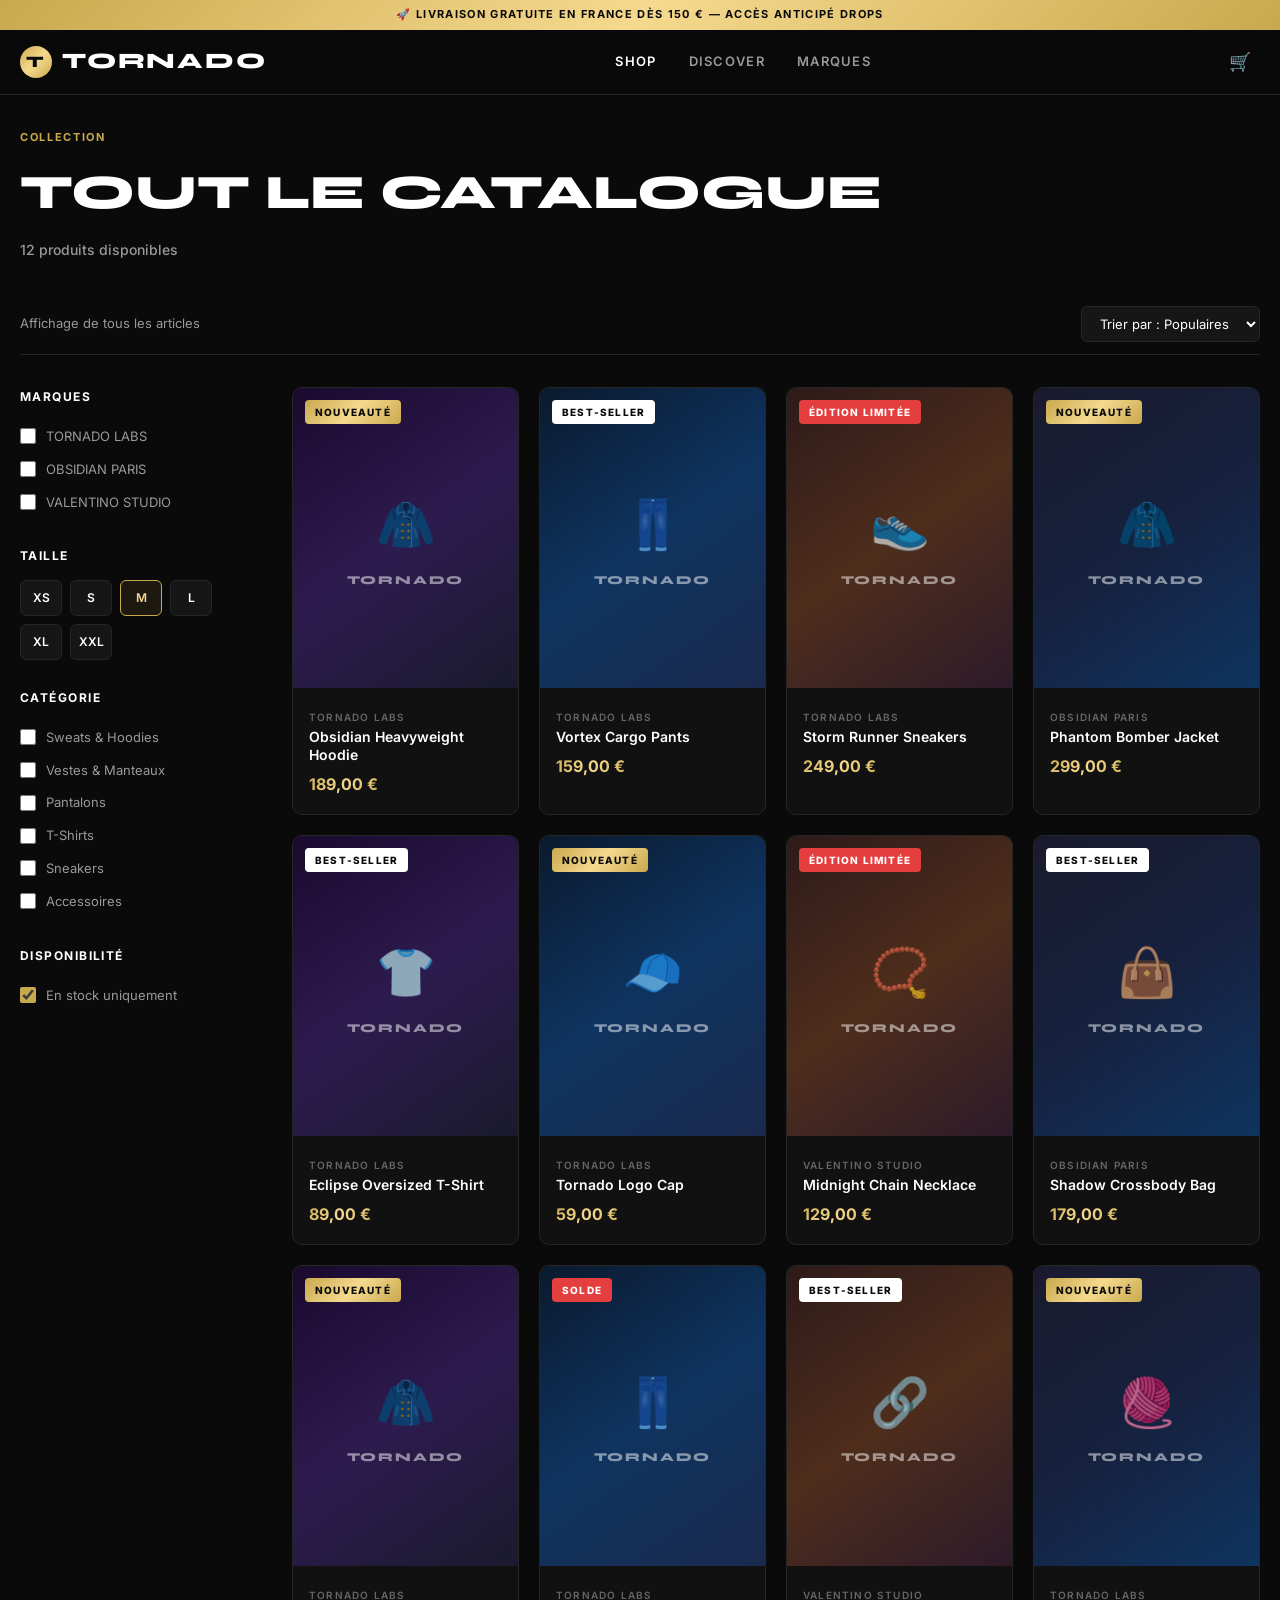
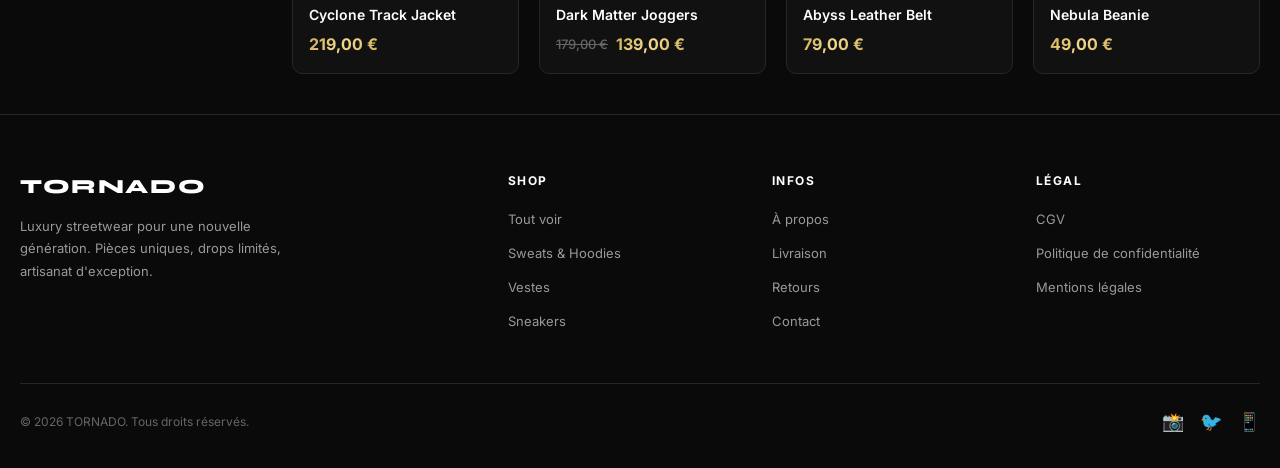
==== collection.html @ 20c7c648 "Complete standalone TORNADO storefront - 12 products, responsive, cart, buy now buttons" ====
<!DOCTYPE html>
<html lang="fr">
<head>
  <meta charset="UTF-8">
  <meta name="viewport" content="width=device-width, initial-scale=1.0">
  <meta name="description" content="TORNADO — Catalogue complet. Découvrez toutes nos pièces de luxury streetwear.">
  <title>Catalogue — TORNADO</title>
  <link rel="stylesheet" href="style.css">
  <link rel="icon" href="data:image/svg+xml,<svg xmlns='http://www.w3.org/2000/svg' viewBox='0 0 32 32'><circle cx='16' cy='16' r='15' fill='%23C9A94E'/><text x='16' y='22' text-anchor='middle' font-size='18' font-weight='bold' fill='%230A0A0A'>T</text></svg>">
</head>
<body>

  <!-- ========== HEADER ========== -->
  <header class="header">
    <div class="header__announce">
      🚀 LIVRAISON GRATUITE EN FRANCE DÈS 150 € — ACCÈS ANTICIPÉ DROPS
    </div>
    <div class="header__main container">
      <button class="header__burger" onclick="openMobileMenu()" aria-label="Menu">☰</button>
      <a href="index.html" class="header__logo">
        <span class="header__logo-icon">T</span>
        <span>TORNADO</span>
      </a>
      <nav class="header__nav">
        <a href="collection.html" class="active">SHOP</a>
        <a href="collection.html">DISCOVER</a>
        <a href="collection.html">MARQUES</a>
      </nav>
      <div class="header__actions">
        <button class="header__action-btn" data-cart-toggle aria-label="Panier">
          🛒
          <span class="header__cart-count">0</span>
        </button>
      </div>
    </div>
  </header>

  <!-- ========== PAGE HEADER ========== -->
  <div class="page-header">
    <div class="container">
      <span class="page-header__badge">COLLECTION</span>
      <h1 class="page-header__title">TOUT LE CATALOGUE</h1>
      <p class="page-header__count">12 produits disponibles</p>
    </div>
  </div>

  <!-- ========== COLLECTION LAYOUT ========== -->
  <div class="container">
    <div class="collection-toolbar">
      <span style="font-size:13px;color:var(--text-secondary)">Affichage de tous les articles</span>
      <div class="collection-toolbar__sort">
        <select>
          <option>Trier par : Populaires</option>
          <option>Prix croissant</option>
          <option>Prix décroissant</option>
          <option>Nouveautés</option>
        </select>
      </div>
    </div>

    <div class="collection-layout">
      <!-- Sidebar Filters -->
      <aside class="sidebar">
        <div class="filter-group">
          <h3 class="filter-group__title">MARQUES</h3>
          <label><input type="checkbox"> TORNADO LABS</label>
          <label><input type="checkbox"> OBSIDIAN PARIS</label>
          <label><input type="checkbox"> VALENTINO STUDIO</label>
        </div>
        <div class="filter-group">
          <h3 class="filter-group__title">TAILLE</h3>
          <div class="size-chips">
            <span class="size-chip">XS</span>
            <span class="size-chip">S</span>
            <span class="size-chip active">M</span>
            <span class="size-chip">L</span>
            <span class="size-chip">XL</span>
            <span class="size-chip">XXL</span>
          </div>
        </div>
        <div class="filter-group">
          <h3 class="filter-group__title">CATÉGORIE</h3>
          <label><input type="checkbox"> Sweats & Hoodies</label>
          <label><input type="checkbox"> Vestes & Manteaux</label>
          <label><input type="checkbox"> Pantalons</label>
          <label><input type="checkbox"> T-Shirts</label>
          <label><input type="checkbox"> Sneakers</label>
          <label><input type="checkbox"> Accessoires</label>
        </div>
        <div class="filter-group">
          <h3 class="filter-group__title">DISPONIBILITÉ</h3>
          <label><input type="checkbox" checked> En stock uniquement</label>
        </div>
      </aside>

      <!-- Product Grid -->
      <div class="product-grid collection-grid"></div>
    </div>
  </div>

  <!-- ========== FOOTER ========== -->
  <footer class="footer">
    <div class="container">
      <div class="footer__grid">
        <div>
          <div class="footer__brand-name">TORNADO</div>
          <p class="footer__brand-desc">Luxury streetwear pour une nouvelle génération. Pièces uniques, drops limités, artisanat d'exception.</p>
        </div>
        <div class="footer__col">
          <h4 class="footer__col-title">Shop</h4>
          <ul>
            <li><a href="collection.html">Tout voir</a></li>
            <li><a href="collection.html">Sweats & Hoodies</a></li>
            <li><a href="collection.html">Vestes</a></li>
            <li><a href="collection.html">Sneakers</a></li>
          </ul>
        </div>
        <div class="footer__col">
          <h4 class="footer__col-title">Infos</h4>
          <ul>
            <li><a href="#">À propos</a></li>
            <li><a href="#">Livraison</a></li>
            <li><a href="#">Retours</a></li>
            <li><a href="#">Contact</a></li>
          </ul>
        </div>
        <div class="footer__col">
          <h4 class="footer__col-title">Légal</h4>
          <ul>
            <li><a href="#">CGV</a></li>
            <li><a href="#">Politique de confidentialité</a></li>
            <li><a href="#">Mentions légales</a></li>
          </ul>
        </div>
      </div>
      <div class="footer__bottom">
        <span>© 2026 TORNADO. Tous droits réservés.</span>
        <div class="footer__socials">
          <a href="#">📸</a>
          <a href="#">🐦</a>
          <a href="#">📱</a>
        </div>
      </div>
    </div>
  </footer>

  <!-- ========== CART DRAWER ========== -->
  <div class="cart-overlay" onclick="closeCartDrawer()"></div>
  <aside class="cart-drawer">
    <div class="cart-drawer__header">
      <h3 class="cart-drawer__title">🛒 Mon Panier</h3>
      <button class="cart-drawer__close" onclick="closeCartDrawer()">✕</button>
    </div>
    <div class="cart-drawer__body">
      <div class="cart-drawer__empty">
        <div class="cart-drawer__empty-icon">🛒</div>
        <p>Votre panier est vide</p>
      </div>
    </div>
    <div class="cart-drawer__footer">
      <div class="shipping-progress">
        <span class="shipping-progress__text">Plus que 150,00 € pour la livraison gratuite</span>
        <div class="shipping-progress__bar"><div class="shipping-progress__fill" style="width:0%"></div></div>
      </div>
      <div class="cart-drawer__subtotal">
        <span>Sous-total</span>
        <span class="cart-drawer__subtotal-val gold-text">0,00 €</span>
      </div>
      <button class="btn btn-buy-now cart-drawer__checkout" onclick="showToast('Redirection vers le paiement sécurisé...')">⚡ PASSER COMMANDE</button>
      <p class="cart-drawer__shipping">Livraison estimée : 2-4 jours ouvrés</p>
    </div>
  </aside>

  <!-- ========== MOBILE MENU ========== -->
  <div class="mobile-menu-overlay" onclick="closeMobileMenu()"></div>
  <aside class="mobile-menu">
    <div class="mobile-menu__header">
      <span class="mobile-menu__brand">TORNADO</span>
      <button class="mobile-menu__close" onclick="closeMobileMenu()">✕</button>
    </div>
    <nav class="mobile-menu__nav">
      <a href="collection.html" class="mobile-menu__link">SHOP</a>
      <a href="collection.html" class="mobile-menu__sublink">— Sweats & Hoodies</a>
      <a href="collection.html" class="mobile-menu__sublink">— Vestes & Manteaux</a>
      <a href="collection.html" class="mobile-menu__sublink">— Sneakers</a>
      <a href="collection.html" class="mobile-menu__sublink">— Accessoires</a>
      <a href="collection.html" class="mobile-menu__link gold-text">DISCOVER DROPS</a>
      <a href="collection.html" class="mobile-menu__link">MARQUES</a>
    </nav>
  </aside>

  <script src="app.js"></script>
</body>
</html>
---- style.css ----
/* ============================================================
   TORNADO LUXURY STREETWEAR — COMPLETE THEME CSS
   ============================================================ */

@import url('https://fonts.googleapis.com/css2?family=Inter:wght@300;400;500;600;700&family=Syne:wght@700;800;900&display=swap');

:root {
  --bg-main: #0A0A0A;
  --bg-card: #111111;
  --bg-card-hover: #1A1A1A;
  --bg-surface: #161616;
  --border-subtle: #262626;
  --border-hover: #3A3A3A;
  --text-primary: #FFFFFF;
  --text-secondary: #999999;
  --text-muted: #666666;
  --gold-start: #C9A94E;
  --gold-mid: #F5D98E;
  --gold-end: #C9A94E;
  --gold-gradient: linear-gradient(135deg, #C9A94E, #F5D98E, #C9A94E);
  --red-sale: #E53E3E;
  --green-stock: #38A169;
  --font-body: 'Inter', system-ui, -apple-system, sans-serif;
  --font-display: 'Syne', sans-serif;
  --radius-sm: 6px;
  --radius-md: 10px;
  --radius-lg: 16px;
  --transition: 250ms cubic-bezier(.4,0,.2,1);
  --header-h: 64px;
}

*, *::before, *::after { box-sizing: border-box; margin: 0; padding: 0; }

html { scroll-behavior: smooth; }

body {
  background: var(--bg-main);
  color: var(--text-primary);
  font-family: var(--font-body);
  font-size: 15px;
  line-height: 1.6;
  overflow-x: hidden;
  -webkit-font-smoothing: antialiased;
}

a { color: inherit; text-decoration: none; }
img { max-width: 100%; height: auto; display: block; }
button { cursor: pointer; border: none; background: none; color: inherit; font-family: inherit; }
ul { list-style: none; }

.container { width: 100%; max-width: 1320px; margin: 0 auto; padding: 0 20px; }
.sr-only { position: absolute; width: 1px; height: 1px; overflow: hidden; clip: rect(0,0,0,0); }

.gold-text {
  background: var(--gold-gradient);
  -webkit-background-clip: text;
  -webkit-text-fill-color: transparent;
  background-clip: text;
}

/* ============================================================
   HEADER
   ============================================================ */
.header {
  position: fixed; top: 0; left: 0; right: 0;
  z-index: 1000;
  background: rgba(10,10,10,0.85);
  backdrop-filter: blur(20px);
  -webkit-backdrop-filter: blur(20px);
  border-bottom: 1px solid var(--border-subtle);
}

.header__announce {
  background: var(--gold-gradient);
  color: #0A0A0A;
  text-align: center;
  font-size: 11px;
  font-weight: 700;
  letter-spacing: 0.12em;
  padding: 6px 16px;
  text-transform: uppercase;
}

.header__main {
  display: flex;
  align-items: center;
  justify-content: space-between;
  height: var(--header-h);
}

.header__logo {
  display: flex; align-items: center; gap: 10px;
  font-family: var(--font-display);
  font-weight: 900; font-size: 22px;
  letter-spacing: 0.08em;
  text-transform: uppercase;
}

.header__logo-icon {
  width: 32px; height: 32px;
  background: var(--gold-gradient);
  border-radius: 50%;
  display: flex; align-items: center; justify-content: center;
  font-size: 16px; color: #0A0A0A; font-weight: 900;
  animation: spin-slow 8s linear infinite;
}

@keyframes spin-slow { to { transform: rotate(360deg); } }

.header__nav { display: flex; gap: 32px; }

.header__nav a {
  font-size: 13px; font-weight: 600;
  letter-spacing: 0.1em; text-transform: uppercase;
  color: var(--text-secondary);
  transition: color var(--transition);
  position: relative;
}

.header__nav a:hover, .header__nav a.active { color: var(--text-primary); }

.header__nav a::after {
  content: ''; position: absolute; bottom: -4px; left: 0;
  width: 0; height: 2px;
  background: var(--gold-gradient);
  transition: width var(--transition);
}
.header__nav a:hover::after { width: 100%; }

.header__actions { display: flex; align-items: center; gap: 16px; }

.header__action-btn {
  width: 40px; height: 40px;
  display: flex; align-items: center; justify-content: center;
  border-radius: 50%;
  transition: background var(--transition);
  font-size: 18px;
  position: relative;
}
.header__action-btn:hover { background: rgba(255,255,255,0.08); }

.header__cart-count {
  position: absolute; top: 2px; right: 2px;
  background: var(--gold-gradient);
  color: #0A0A0A;
  font-size: 10px; font-weight: 800;
  width: 18px; height: 18px;
  border-radius: 50%;
  display: flex; align-items: center; justify-content: center;
  transform: scale(0);
  transition: transform var(--transition);
}
.header__cart-count.visible { transform: scale(1); }

.header__burger {
  display: none;
  width: 40px; height: 40px;
  align-items: center; justify-content: center;
  font-size: 22px;
}

/* ============================================================
   HERO
   ============================================================ */
.hero {
  position: relative;
  min-height: 85vh;
  display: flex; align-items: center;
  overflow: hidden;
  margin-top: calc(var(--header-h) + 30px);
}

.hero__bg {
  position: absolute; inset: 0;
  background: linear-gradient(135deg, #0A0A0A 0%, #1a1020 30%, #0d0d1a 60%, #0A0A0A 100%);
}

.hero__bg::after {
  content: ''; position: absolute; inset: 0;
  background: radial-gradient(ellipse at 70% 40%, rgba(201,169,78,0.08) 0%, transparent 60%);
}

.hero__content {
  position: relative; z-index: 2;
  max-width: 720px;
  padding: 60px 0;
}

.hero__badge {
  display: inline-block;
  background: var(--gold-gradient);
  color: #0A0A0A;
  font-size: 11px; font-weight: 800;
  letter-spacing: 0.15em;
  padding: 6px 16px;
  border-radius: 4px;
  margin-bottom: 24px;
  text-transform: uppercase;
}

.hero__title {
  font-family: var(--font-display);
  font-size: clamp(2.8rem, 6vw, 5rem);
  font-weight: 900;
  line-height: 1.02;
  letter-spacing: -0.02em;
  text-transform: uppercase;
  margin-bottom: 20px;
}

.hero__title span { display: block; }
.hero__title .gold-text { display: inline; }

.hero__sub {
  font-size: 16px;
  color: var(--text-secondary);
  max-width: 500px;
  margin-bottom: 36px;
  line-height: 1.7;
}

.hero__actions { display: flex; gap: 14px; flex-wrap: wrap; }

/* ============================================================
   BUTTONS
   ============================================================ */
.btn {
  display: inline-flex; align-items: center; justify-content: center; gap: 8px;
  padding: 14px 32px;
  font-size: 13px; font-weight: 700;
  letter-spacing: 0.1em; text-transform: uppercase;
  border-radius: var(--radius-sm);
  transition: all var(--transition);
  white-space: nowrap;
}

.btn-primary {
  background: var(--gold-gradient);
  color: #0A0A0A;
  border: none;
}
.btn-primary:hover { transform: translateY(-2px); box-shadow: 0 8px 30px rgba(201,169,78,0.3); }

.btn-secondary {
  background: transparent;
  color: var(--text-primary);
  border: 1.5px solid var(--border-subtle);
}
.btn-secondary:hover { border-color: var(--text-primary); background: rgba(255,255,255,0.04); }

.btn-add-cart {
  background: var(--text-primary);
  color: var(--bg-main);
  border: none;
  width: 100%;
  padding: 13px 24px;
}
.btn-add-cart:hover { background: #E0E0E0; }

.btn-buy-now {
  background: var(--gold-gradient);
  color: #0A0A0A;
  border: none;
  width: 100%;
  padding: 15px 24px;
  font-size: 14px;
}
.btn-buy-now:hover { transform: translateY(-2px); box-shadow: 0 8px 30px rgba(201,169,78,0.35); }

/* ============================================================
   SECTION HEADER
   ============================================================ */
.section { padding: 72px 0; }

.section__header {
  display: flex;
  align-items: flex-end;
  justify-content: space-between;
  margin-bottom: 40px;
  gap: 16px;
}

.section__badge {
  display: inline-block;
  font-size: 11px; font-weight: 700;
  letter-spacing: 0.15em; text-transform: uppercase;
  color: var(--gold-start);
  margin-bottom: 8px;
}

.section__title {
  font-family: var(--font-display);
  font-size: clamp(1.6rem, 3vw, 2.4rem);
  font-weight: 800;
  text-transform: uppercase;
  letter-spacing: -0.01em;
}

.section__link {
  font-size: 13px; font-weight: 600;
  letter-spacing: 0.06em;
  white-space: nowrap;
}

/* ============================================================
   PRODUCT GRID
   ============================================================ */
.product-grid {
  display: grid;
  grid-template-columns: repeat(4, 1fr);
  gap: 20px;
}

/* ============================================================
   PRODUCT CARD
   ============================================================ */
.product-card {
  background: var(--bg-card);
  border-radius: var(--radius-md);
  overflow: hidden;
  border: 1px solid var(--border-subtle);
  transition: all var(--transition);
  position: relative;
  cursor: pointer;
}
.product-card:hover {
  border-color: var(--border-hover);
  transform: translateY(-6px);
  box-shadow: 0 20px 50px rgba(0,0,0,0.5);
}

.product-card__img {
  aspect-ratio: 3/4;
  background: linear-gradient(145deg, #1a1a2e, #16213e, #0f3460);
  display: flex; flex-direction: column;
  align-items: center; justify-content: center;
  position: relative;
  overflow: hidden;
}

.product-card__img-icon {
  font-size: 48px;
  margin-bottom: 8px;
  opacity: 0.7;
}

.product-card__img-label {
  font-family: var(--font-display);
  font-size: 12px; font-weight: 800;
  letter-spacing: 0.15em;
  color: rgba(255,255,255,0.5);
  text-transform: uppercase;
}

.product-card__badge {
  position: absolute; top: 12px; left: 12px;
  font-size: 10px; font-weight: 800;
  letter-spacing: 0.12em; text-transform: uppercase;
  padding: 4px 10px;
  border-radius: 4px;
  z-index: 2;
}
.badge-new { background: var(--gold-gradient); color: #0A0A0A; }
.badge-best { background: #FFFFFF; color: #0A0A0A; }
.badge-limited { background: var(--red-sale); color: #FFFFFF; }
.badge-sale { background: var(--red-sale); color: #FFFFFF; }

.product-card__quick {
  position: absolute; bottom: 0; left: 0; right: 0;
  padding: 12px;
  background: linear-gradient(transparent, rgba(0,0,0,0.85));
  transform: translateY(100%);
  transition: transform var(--transition);
}
.product-card:hover .product-card__quick { transform: translateY(0); }

.product-card__quick-btn {
  width: 100%;
  padding: 10px 16px;
  background: #FFFFFF;
  color: #0A0A0A;
  font-size: 11px; font-weight: 700;
  letter-spacing: 0.1em; text-transform: uppercase;
  border: none; border-radius: var(--radius-sm);
  cursor: pointer;
  transition: background var(--transition);
}
.product-card__quick-btn:hover { background: #E8E8E8; }

.product-card__info { padding: 16px; }

.product-card__brand {
  font-size: 10px; font-weight: 600;
  letter-spacing: 0.12em; text-transform: uppercase;
  color: var(--text-muted);
  margin-bottom: 4px;
}

.product-card__name {
  font-size: 14px; font-weight: 600;
  margin-bottom: 8px;
  line-height: 1.3;
  display: -webkit-box; -webkit-line-clamp: 2; -webkit-box-orient: vertical; overflow: hidden;
}

.product-card__price {
  display: flex; align-items: center; gap: 8px;
}

.product-card__price-current {
  font-size: 16px; font-weight: 700;
}

.product-card__price-old {
  font-size: 13px; font-weight: 500;
  color: var(--text-muted);
  text-decoration: line-through;
}

/* ============================================================
   FLASH SALE BANNER
   ============================================================ */
.flash-banner {
  background: linear-gradient(135deg, #1a0000, #2d0a0a, #1a0000);
  border: 1px solid rgba(229,62,62,0.3);
  border-radius: var(--radius-lg);
  padding: 48px;
  display: flex;
  align-items: center;
  justify-content: space-between;
  gap: 32px;
}

.flash-banner__info h3 {
  font-family: var(--font-display);
  font-size: 28px; font-weight: 900;
  text-transform: uppercase;
  margin-bottom: 8px;
}

.flash-banner__timer {
  display: flex; gap: 12px; margin-top: 16px;
}

.flash-banner__timer-block {
  background: rgba(255,255,255,0.06);
  border: 1px solid rgba(255,255,255,0.1);
  border-radius: var(--radius-sm);
  padding: 12px 16px;
  text-align: center;
  min-width: 64px;
}

.flash-banner__timer-num {
  font-family: var(--font-display);
  font-size: 24px; font-weight: 800;
  display: block;
}

.flash-banner__timer-label {
  font-size: 10px; font-weight: 600;
  letter-spacing: 0.1em; text-transform: uppercase;
  color: var(--text-muted);
}

/* ============================================================
   NEWSLETTER
   ============================================================ */
.newsletter {
  background: var(--bg-surface);
  border: 1px solid var(--border-subtle);
  border-radius: var(--radius-lg);
  padding: 56px 48px;
  text-align: center;
}

.newsletter__title {
  font-family: var(--font-display);
  font-size: clamp(1.4rem, 2.5vw, 2rem);
  font-weight: 800;
  text-transform: uppercase;
  margin-bottom: 12px;
}

.newsletter__sub {
  color: var(--text-secondary);
  margin-bottom: 28px;
  max-width: 480px;
  margin-left: auto; margin-right: auto;
}

.newsletter__form {
  display: flex; gap: 10px;
  max-width: 460px; margin: 0 auto;
}

.newsletter__input {
  flex: 1;
  background: rgba(255,255,255,0.06);
  border: 1px solid var(--border-subtle);
  border-radius: var(--radius-sm);
  padding: 14px 18px;
  color: var(--text-primary);
  font-family: var(--font-body);
  font-size: 14px;
  outline: none;
  transition: border-color var(--transition);
}
.newsletter__input:focus { border-color: var(--gold-start); }
.newsletter__input::placeholder { color: var(--text-muted); }

/* ============================================================
   FOOTER
   ============================================================ */
.footer {
  border-top: 1px solid var(--border-subtle);
  padding: 56px 0 32px;
  margin-top: 40px;
}

.footer__grid {
  display: grid;
  grid-template-columns: 2fr 1fr 1fr 1fr;
  gap: 40px;
  margin-bottom: 40px;
}

.footer__brand-name {
  font-family: var(--font-display);
  font-size: 20px; font-weight: 900;
  letter-spacing: 0.08em;
  margin-bottom: 12px;
}

.footer__brand-desc {
  color: var(--text-secondary);
  font-size: 13px;
  line-height: 1.7;
  max-width: 280px;
}

.footer__col-title {
  font-size: 12px; font-weight: 700;
  letter-spacing: 0.12em; text-transform: uppercase;
  margin-bottom: 16px;
  color: var(--text-primary);
}

.footer__col ul li { margin-bottom: 10px; }

.footer__col ul a {
  font-size: 13px;
  color: var(--text-secondary);
  transition: color var(--transition);
}
.footer__col ul a:hover { color: var(--text-primary); }

.footer__bottom {
  border-top: 1px solid var(--border-subtle);
  padding-top: 24px;
  display: flex;
  align-items: center;
  justify-content: space-between;
  font-size: 12px;
  color: var(--text-muted);
}

.footer__socials { display: flex; gap: 16px; }
.footer__socials a { font-size: 18px; color: var(--text-muted); transition: color var(--transition); }
.footer__socials a:hover { color: var(--text-primary); }

/* ============================================================
   COLLECTION PAGE
   ============================================================ */
.page-header {
  padding-top: calc(var(--header-h) + 60px);
  padding-bottom: 32px;
}

.page-header__badge {
  display: inline-block;
  font-size: 11px; font-weight: 700;
  letter-spacing: 0.15em; text-transform: uppercase;
  color: var(--gold-start);
  margin-bottom: 8px;
}

.page-header__title {
  font-family: var(--font-display);
  font-size: clamp(2rem, 4vw, 3rem);
  font-weight: 900;
  text-transform: uppercase;
  margin-bottom: 8px;
}

.page-header__count {
  color: var(--text-secondary);
  font-size: 14px; font-weight: 500;
}

.collection-toolbar {
  display: flex;
  align-items: center;
  justify-content: space-between;
  padding: 12px 0;
  margin-bottom: 32px;
  border-bottom: 1px solid var(--border-subtle);
}

.collection-toolbar__sort select {
  background: var(--bg-surface);
  border: 1px solid var(--border-subtle);
  color: var(--text-primary);
  padding: 8px 14px;
  border-radius: var(--radius-sm);
  font-family: var(--font-body);
  font-size: 13px;
  cursor: pointer;
}

.collection-layout {
  display: grid;
  grid-template-columns: 240px 1fr;
  gap: 32px;
}

.sidebar { position: sticky; top: calc(var(--header-h) + 40px); align-self: start; }

.filter-group { margin-bottom: 28px; }

.filter-group__title {
  font-size: 12px; font-weight: 700;
  letter-spacing: 0.12em; text-transform: uppercase;
  margin-bottom: 14px;
  color: var(--text-primary);
}

.filter-group label {
  display: flex; align-items: center; gap: 10px;
  padding: 6px 0;
  font-size: 13px;
  color: var(--text-secondary);
  cursor: pointer;
  transition: color var(--transition);
}
.filter-group label:hover { color: var(--text-primary); }

.filter-group input[type="checkbox"] {
  width: 16px; height: 16px;
  accent-color: var(--gold-start);
}

.size-chips { display: flex; flex-wrap: wrap; gap: 8px; }

.size-chip {
  width: 42px; height: 36px;
  display: flex; align-items: center; justify-content: center;
  background: var(--bg-surface);
  border: 1px solid var(--border-subtle);
  border-radius: var(--radius-sm);
  font-size: 12px; font-weight: 600;
  cursor: pointer;
  transition: all var(--transition);
}
.size-chip:hover, .size-chip.active {
  border-color: var(--gold-start);
  background: rgba(201,169,78,0.1);
  color: var(--gold-mid);
}

/* ============================================================
   PRODUCT DETAIL PAGE
   ============================================================ */
.product-page {
  padding-top: calc(var(--header-h) + 40px);
}

.product-detail {
  display: grid;
  grid-template-columns: 1fr 1fr;
  gap: 56px;
  align-items: start;
}

.product-gallery {
  position: sticky;
  top: calc(var(--header-h) + 24px);
}

.product-gallery__main {
  aspect-ratio: 3/4;
  background: linear-gradient(145deg, #1a1a2e, #16213e, #0f3460);
  border-radius: var(--radius-lg);
  display: flex; flex-direction: column;
  align-items: center; justify-content: center;
  border: 1px solid var(--border-subtle);
  margin-bottom: 12px;
}

.product-gallery__main-icon { font-size: 80px; margin-bottom: 12px; opacity: 0.6; }

.product-gallery__thumbs { display: grid; grid-template-columns: repeat(4, 1fr); gap: 10px; }

.product-gallery__thumb {
  aspect-ratio: 1;
  background: var(--bg-surface);
  border: 1px solid var(--border-subtle);
  border-radius: var(--radius-sm);
  display: flex; align-items: center; justify-content: center;
  font-size: 24px; opacity: 0.5;
  cursor: pointer;
  transition: all var(--transition);
}
.product-gallery__thumb:hover, .product-gallery__thumb.active {
  border-color: var(--gold-start);
  opacity: 1;
}

.product-info__brand {
  font-size: 12px; font-weight: 600;
  letter-spacing: 0.14em; text-transform: uppercase;
  color: var(--text-muted);
  margin-bottom: 8px;
}

.product-info__name {
  font-family: var(--font-display);
  font-size: clamp(1.6rem, 3vw, 2.2rem);
  font-weight: 800;
  text-transform: uppercase;
  margin-bottom: 16px;
  line-height: 1.1;
}

.product-info__price {
  font-size: 28px; font-weight: 700;
  margin-bottom: 24px;
}

.product-info__desc {
  color: var(--text-secondary);
  font-size: 14px;
  line-height: 1.8;
  margin-bottom: 32px;
  border-bottom: 1px solid var(--border-subtle);
  padding-bottom: 24px;
}

.product-info__label {
  font-size: 12px; font-weight: 700;
  letter-spacing: 0.1em; text-transform: uppercase;
  margin-bottom: 12px;
}

.product-sizes {
  display: flex; flex-wrap: wrap; gap: 10px;
  margin-bottom: 28px;
}

.product-size {
  min-width: 50px; height: 44px;
  display: flex; align-items: center; justify-content: center;
  background: var(--bg-surface);
  border: 1px solid var(--border-subtle);
  border-radius: var(--radius-sm);
  font-size: 13px; font-weight: 600;
  cursor: pointer;
  transition: all var(--transition);
}
.product-size:hover { border-color: var(--text-primary); }
.product-size.active {
  border-color: var(--gold-start);
  background: rgba(201,169,78,0.12);
  color: var(--gold-mid);
}

.product-qty {
  display: flex; align-items: center; gap: 0;
  margin-bottom: 28px;
  border: 1px solid var(--border-subtle);
  border-radius: var(--radius-sm);
  width: fit-content;
}

.product-qty button {
  width: 44px; height: 44px;
  display: flex; align-items: center; justify-content: center;
  font-size: 18px; font-weight: 600;
  transition: background var(--transition);
}
.product-qty button:hover { background: rgba(255,255,255,0.06); }

.product-qty__val {
  width: 56px; text-align: center;
  font-size: 15px; font-weight: 600;
  border-left: 1px solid var(--border-subtle);
  border-right: 1px solid var(--border-subtle);
  height: 44px; line-height: 44px;
}

.product-actions { display: flex; flex-direction: column; gap: 12px; margin-bottom: 32px; }

.product-details-accordion { border-top: 1px solid var(--border-subtle); }

.accordion-item { border-bottom: 1px solid var(--border-subtle); }

.accordion-header {
  width: 100%; padding: 16px 0;
  display: flex; align-items: center; justify-content: space-between;
  font-size: 13px; font-weight: 700;
  letter-spacing: 0.08em; text-transform: uppercase;
  cursor: pointer;
}
.accordion-header::after { content: '+'; font-size: 18px; font-weight: 400; transition: transform var(--transition); }
.accordion-item.open .accordion-header::after { transform: rotate(45deg); }

.accordion-body {
  max-height: 0; overflow: hidden;
  transition: max-height 300ms ease;
}
.accordion-item.open .accordion-body { max-height: 300px; }

.accordion-body__inner {
  padding-bottom: 16px;
  font-size: 13px;
  color: var(--text-secondary);
  line-height: 1.8;
}

/* ============================================================
   CART DRAWER
   ============================================================ */
.cart-overlay {
  position: fixed; inset: 0;
  background: rgba(0,0,0,0.65);
  z-index: 2000;
  opacity: 0; visibility: hidden;
  transition: all var(--transition);
}
.cart-overlay.open { opacity: 1; visibility: visible; }

.cart-drawer {
  position: fixed; top: 0; right: 0;
  width: 420px; max-width: 90vw;
  height: 100vh;
  background: var(--bg-main);
  border-left: 1px solid var(--border-subtle);
  z-index: 2001;
  display: flex; flex-direction: column;
  transform: translateX(100%);
  transition: transform 350ms cubic-bezier(.4,0,.2,1);
}
.cart-drawer.open { transform: translateX(0); }

.cart-drawer__header {
  display: flex; align-items: center; justify-content: space-between;
  padding: 20px 24px;
  border-bottom: 1px solid var(--border-subtle);
}

.cart-drawer__title {
  font-family: var(--font-display);
  font-size: 18px; font-weight: 800;
  text-transform: uppercase;
  letter-spacing: 0.06em;
}

.cart-drawer__close {
  width: 36px; height: 36px;
  display: flex; align-items: center; justify-content: center;
  font-size: 20px;
  border-radius: 50%;
  transition: background var(--transition);
}
.cart-drawer__close:hover { background: rgba(255,255,255,0.08); }

.cart-drawer__body { flex: 1; overflow-y: auto; padding: 20px 24px; }

.cart-drawer__empty {
  text-align: center;
  padding: 60px 20px;
  color: var(--text-muted);
}
.cart-drawer__empty-icon { font-size: 48px; margin-bottom: 16px; opacity: 0.4; }
.cart-drawer__empty p { font-size: 14px; }

.cart-item {
  display: flex; gap: 16px;
  padding: 16px 0;
  border-bottom: 1px solid var(--border-subtle);
}

.cart-item__img {
  width: 80px; height: 100px;
  background: linear-gradient(145deg, #1a1a2e, #16213e);
  border-radius: var(--radius-sm);
  display: flex; align-items: center; justify-content: center;
  font-size: 28px; flex-shrink: 0;
}

.cart-item__info { flex: 1; }

.cart-item__name { font-size: 14px; font-weight: 600; margin-bottom: 4px; }
.cart-item__meta { font-size: 12px; color: var(--text-muted); margin-bottom: 8px; }
.cart-item__price { font-size: 15px; font-weight: 700; }

.cart-item__actions { display: flex; align-items: center; gap: 8px; margin-top: 8px; }

.cart-item__qty-btn {
  width: 28px; height: 28px;
  border: 1px solid var(--border-subtle);
  border-radius: 4px;
  display: flex; align-items: center; justify-content: center;
  font-size: 14px;
  transition: all var(--transition);
}
.cart-item__qty-btn:hover { border-color: var(--text-primary); }

.cart-item__qty { font-size: 13px; font-weight: 600; min-width: 20px; text-align: center; }

.cart-item__remove {
  margin-left: auto;
  font-size: 12px;
  color: var(--red-sale);
  cursor: pointer;
  transition: opacity var(--transition);
}
.cart-item__remove:hover { opacity: 0.7; }

.cart-drawer__footer {
  padding: 20px 24px;
  border-top: 1px solid var(--border-subtle);
}

.cart-drawer__subtotal {
  display: flex; justify-content: space-between;
  font-size: 16px; font-weight: 700;
  margin-bottom: 16px;
}

.cart-drawer__checkout { width: 100%; }

.cart-drawer__shipping {
  text-align: center;
  font-size: 12px;
  color: var(--text-muted);
  margin-top: 10px;
}

/* Shipping progress */
.shipping-progress { margin-bottom: 20px; }
.shipping-progress__text { font-size: 12px; color: var(--text-secondary); margin-bottom: 8px; }
.shipping-progress__bar {
  height: 4px;
  background: var(--bg-surface);
  border-radius: 2px;
  overflow: hidden;
}
.shipping-progress__fill {
  height: 100%;
  background: var(--gold-gradient);
  border-radius: 2px;
  transition: width var(--transition);
}

/* ============================================================
   MOBILE MENU
   ============================================================ */
.mobile-menu-overlay {
  position: fixed; inset: 0;
  background: rgba(0,0,0,0.6);
  z-index: 1500;
  opacity: 0; visibility: hidden;
  transition: all var(--transition);
}
.mobile-menu-overlay.open { opacity: 1; visibility: visible; }

.mobile-menu {
  position: fixed; top: 0; left: 0;
  width: 300px; max-width: 85vw;
  height: 100vh;
  background: var(--bg-main);
  border-right: 1px solid var(--border-subtle);
  z-index: 1501;
  transform: translateX(-100%);
  transition: transform 350ms cubic-bezier(.4,0,.2,1);
  display: flex; flex-direction: column;
}
.mobile-menu.open { transform: translateX(0); }

.mobile-menu__header {
  display: flex; align-items: center; justify-content: space-between;
  padding: 20px 24px;
  border-bottom: 1px solid var(--border-subtle);
}

.mobile-menu__brand {
  font-family: var(--font-display);
  font-size: 20px; font-weight: 900;
  letter-spacing: 0.08em;
}

.mobile-menu__close { font-size: 22px; }

.mobile-menu__nav { padding: 24px; flex: 1; }

.mobile-menu__link {
  display: block;
  padding: 14px 0;
  font-size: 16px; font-weight: 600;
  letter-spacing: 0.06em;
  text-transform: uppercase;
  border-bottom: 1px solid var(--border-subtle);
  transition: color var(--transition);
}
.mobile-menu__link:hover { color: var(--gold-mid); }

.mobile-menu__sublink {
  display: block;
  padding: 8px 0 8px 16px;
  font-size: 13px;
  color: var(--text-secondary);
}

/* ============================================================
   RESPONSIVE
   ============================================================ */
@media (max-width: 1024px) {
  .product-grid { grid-template-columns: repeat(3, 1fr); }
  .footer__grid { grid-template-columns: repeat(2, 1fr); }
  .collection-layout { grid-template-columns: 1fr; }
  .sidebar { display: none; }
  .product-detail { grid-template-columns: 1fr; gap: 32px; }
  .product-gallery { position: static; }
  .flash-banner { flex-direction: column; padding: 32px 24px; text-align: center; }
  .flash-banner__timer { justify-content: center; }
}

@media (max-width: 768px) {
  .product-grid { grid-template-columns: repeat(2, 1fr); gap: 14px; }
  .header__nav { display: none; }
  .header__burger { display: flex; }
  .hero { min-height: 70vh; margin-top: calc(var(--header-h) + 24px); }
  .hero__title { font-size: clamp(2rem, 8vw, 3rem); }
  .hero__actions { flex-direction: column; }
  .hero__actions .btn { width: 100%; }
  .section { padding: 48px 0; }
  .section__header { flex-direction: column; align-items: flex-start; }
  .footer__grid { grid-template-columns: 1fr; gap: 28px; }
  .footer__bottom { flex-direction: column; gap: 12px; text-align: center; }
  .newsletter { padding: 36px 20px; }
  .newsletter__form { flex-direction: column; }
  .flash-banner__timer-block { min-width: 52px; padding: 10px; }
  .flash-banner__timer-num { font-size: 20px; }
  .page-header { padding-top: calc(var(--header-h) + 40px); }
}

@media (max-width: 480px) {
  .product-grid { grid-template-columns: repeat(2, 1fr); gap: 10px; }
  .product-card__info { padding: 12px; }
  .product-card__name { font-size: 13px; }
  .product-card__price-current { font-size: 14px; }
  .product-card__img-icon { font-size: 32px; }
  .container { padding: 0 14px; }
}

/* ============================================================
   TOAST NOTIFICATION
   ============================================================ */
.toast {
  position: fixed; bottom: 24px; right: 24px;
  background: var(--bg-card);
  border: 1px solid var(--gold-start);
  border-radius: var(--radius-md);
  padding: 16px 24px;
  display: flex; align-items: center; gap: 12px;
  z-index: 3000;
  transform: translateY(120%);
  transition: transform 350ms cubic-bezier(.4,0,.2,1);
  box-shadow: 0 12px 40px rgba(0,0,0,0.5);
}
.toast.show { transform: translateY(0); }

.toast__icon { font-size: 20px; }
.toast__text { font-size: 13px; font-weight: 500; }

/* Breadcrumb */
.breadcrumb {
  display: flex; align-items: center; gap: 8px;
  font-size: 12px;
  color: var(--text-muted);
  margin-bottom: 24px;
  padding-top: calc(var(--header-h) + 24px);
}
.breadcrumb a { transition: color var(--transition); }
.breadcrumb a:hover { color: var(--text-primary); }
.breadcrumb__sep { opacity: 0.4; }

/* Related products */
.related-section { margin-top: 72px; padding-top: 48px; border-top: 1px solid var(--border-subtle); }
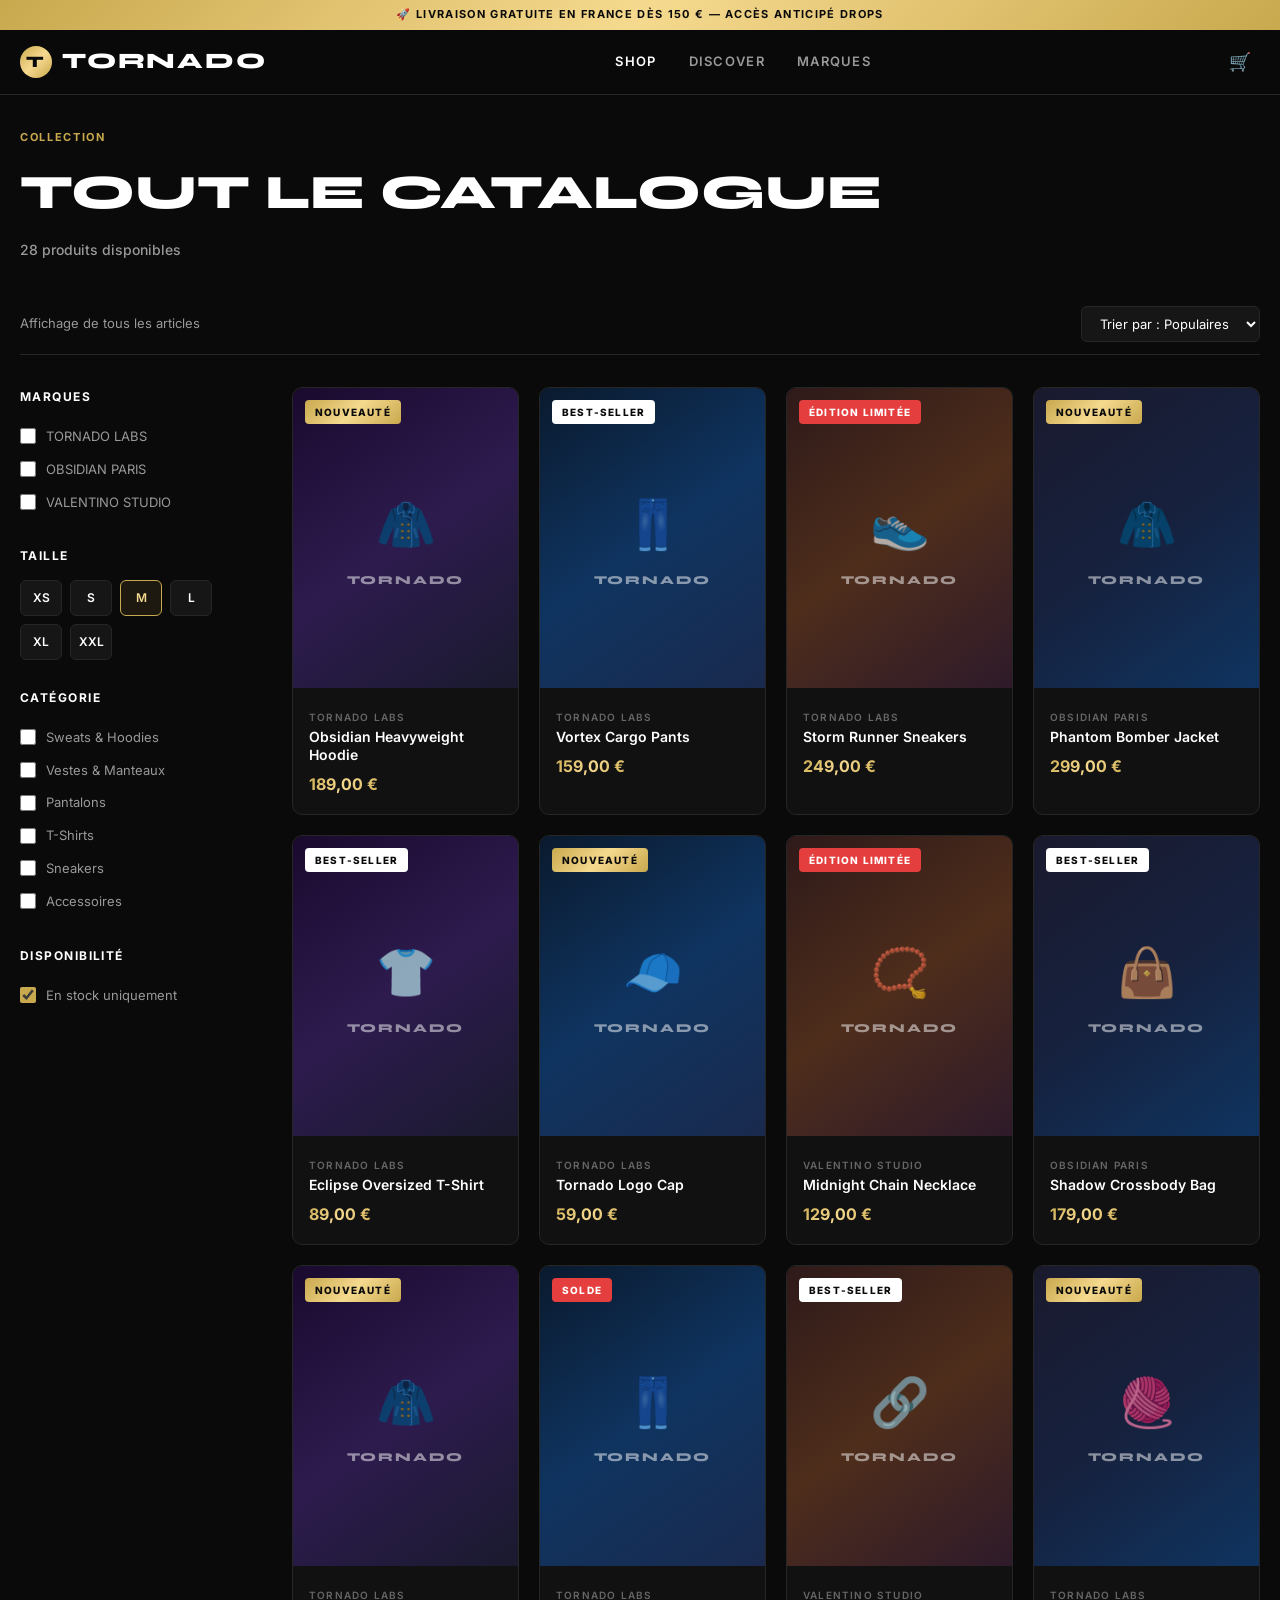
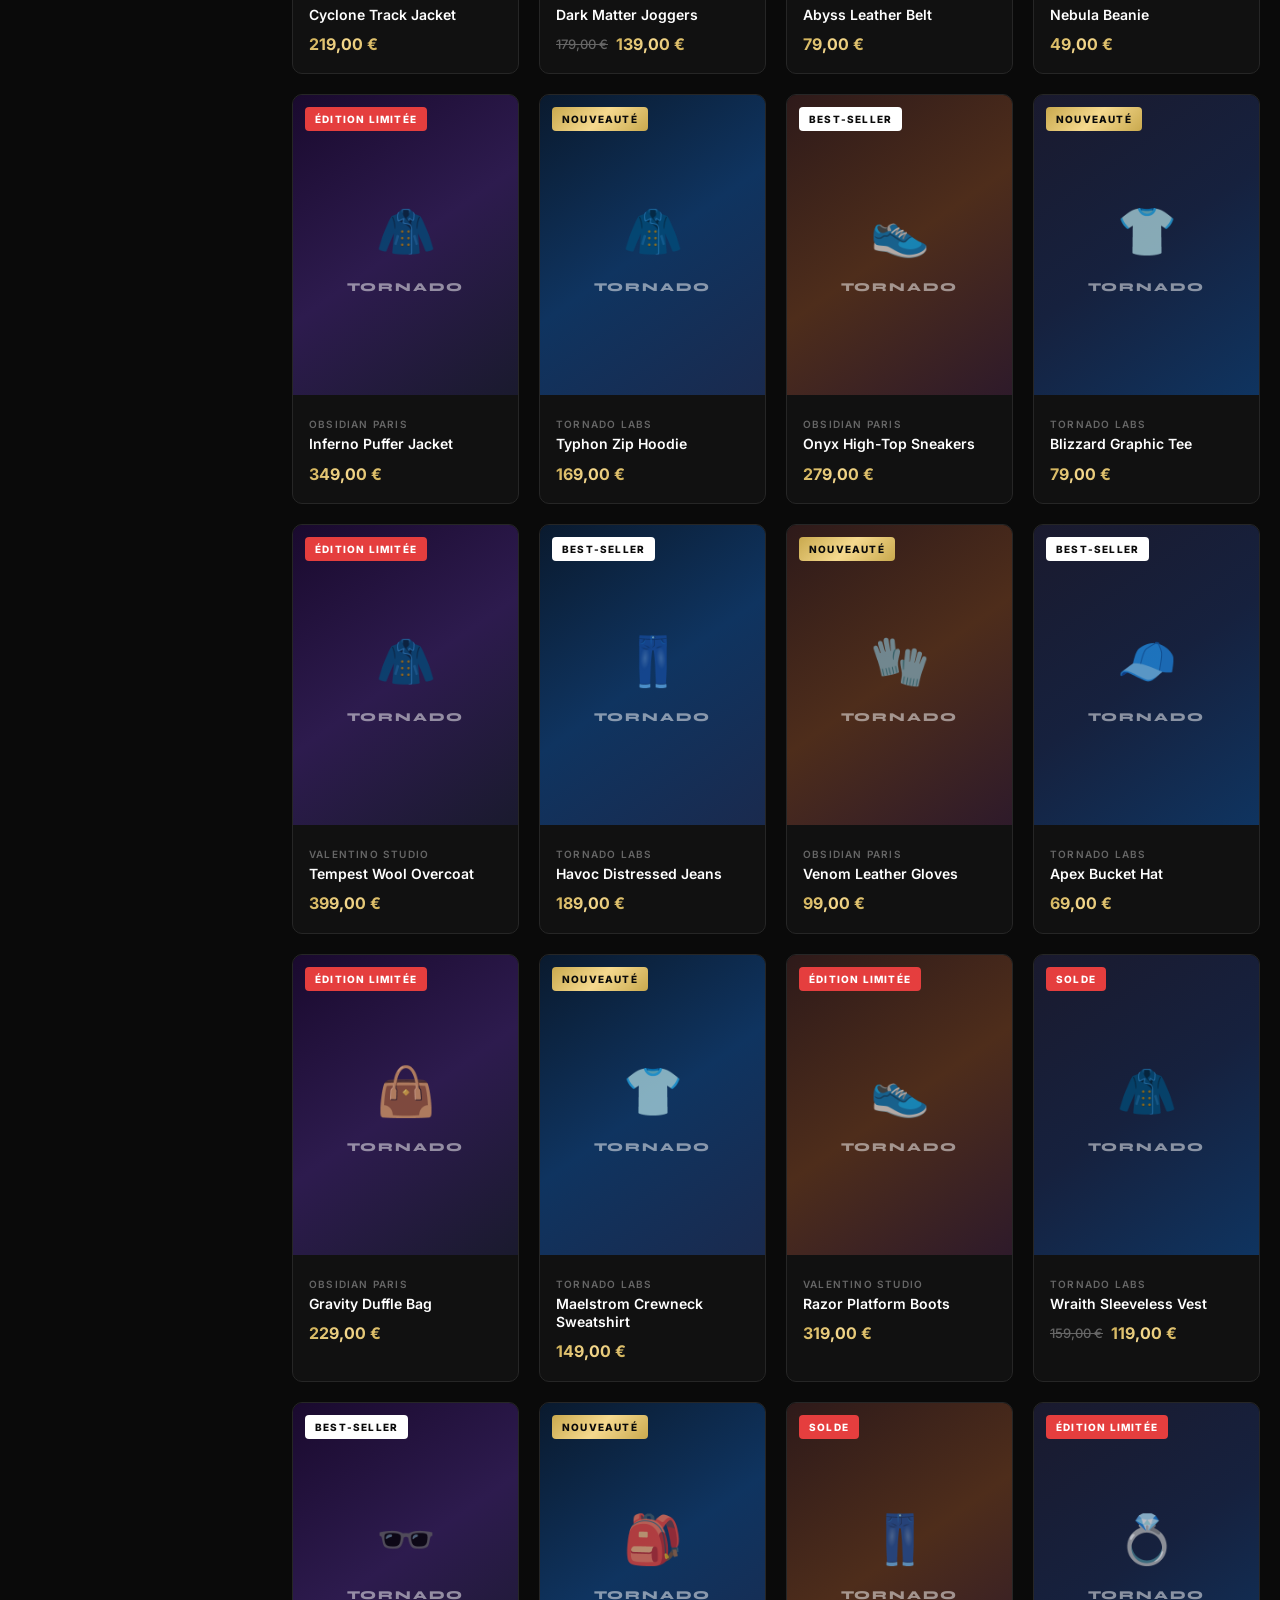
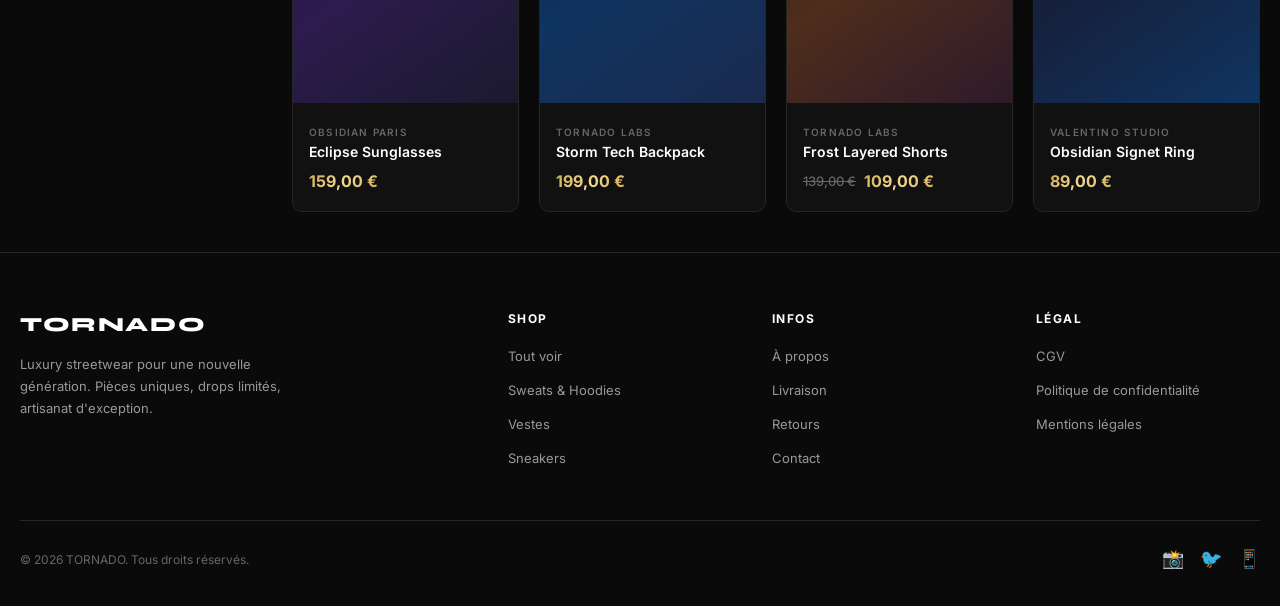
==== commit 6628831b: "Add 16 more products - 28 total articles in catalogue" ====
--- a/collection.html
+++ b/collection.html
@@ -40,7 +40,7 @@
     <div class="container">
       <span class="page-header__badge">COLLECTION</span>
       <h1 class="page-header__title">TOUT LE CATALOGUE</h1>
-      <p class="page-header__count">12 produits disponibles</p>
+      <p class="page-header__count">28 produits disponibles</p>
     </div>
   </div>
 
